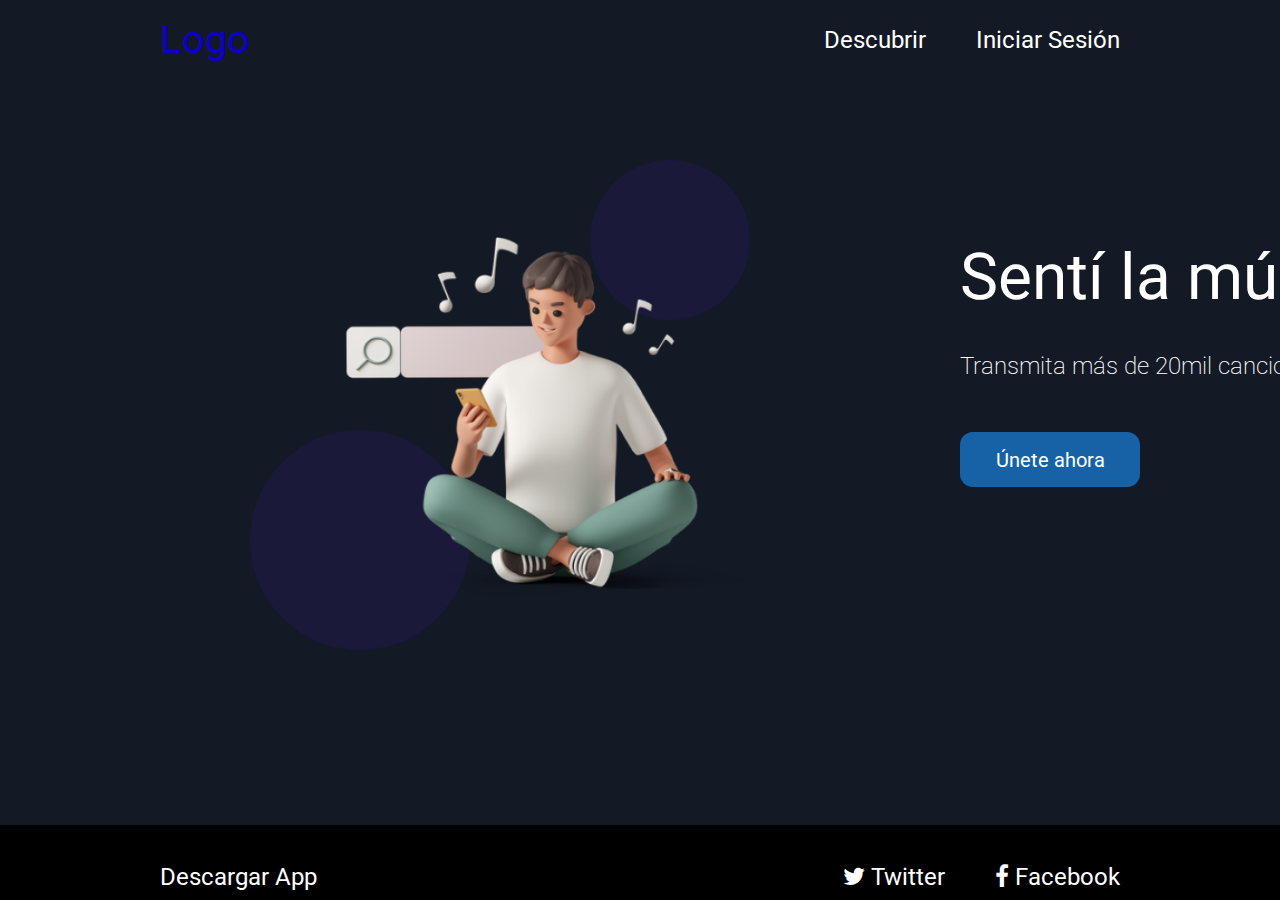
==== index.html @ f63c86f0 "cree lo de la primer entrega" ====
<!DOCTYPE html>
<html lang="en">

<head>
    <meta charset="UTF-8">
    <meta http-equiv="X-UA-Compatible" content="IE=edge">
    <meta name="viewport" content="width=device-width, initial-scale=1.0">
    <title>Document</title>
    <link rel="stylesheet" href="https://stackpath.bootstrapcdn.com/font-awesome/4.7.0/css/font-awesome.min.css">
    <link rel="stylesheet" href="css/style.css">
</head>

<body>
    <header class="main-header">
        <div class="container">
            <a href="#" class="logo">Logo</a>
            <nav class="navigation-wrapper">
                <ul class="navigation-menu">
                    <li><a href="./pages/descubre.html">Descubrir</a></li>
                    <li><a href="./pages/iniciarsesion.html">Iniciar Sesión</a></li>
                </ul>
            </nav>
        </div>
    </header>
    <main class="main-section">
        <img class="eclipse" src="./assets/images/eclipse-3.png" alt="eclipse">
        <img class="eclipse2" src="./assets/images/eclipse-2.png" alt="eclipse">
        <img class="img" src="./assets/images/hombre-escuchandomusica.png" alt="escuchando">
        <h1 class="slm">
            Sentí la música
        </h1>
        <p class="tmd1000">
            Transmita más de 20mil canciones con un solo click.
        </p>
        <button>
            <a href="./pages/unirse.html">Únete ahora</a>
        </button>
        <img class="headph" src="./assets/images/pink-headphones.png" alt="headphones">
    </main>
    <footer class="main-footer">
        <div class="container-footer">
            <a href="./pages/descargar.html" class="descargar">Descargar App</a>
            <ul class="navigation-menu2">
                <li>
                    <a href="#" class="fa fa-twitter"></a>
                    <a href="#">Twitter</a>
                </li>
                <li>
                    <a href="#" class="fa fa-facebook"></a>
                    <a href="#">Facebook</a>
                </li>
            </ul>
        </div>
    </footer>
</body>

</html>
---- css/style.css ----
@import url('https://fonts.googleapis.com/css2?family=Roboto:ital,wght@0,300;0,500;1,100;1,300;1,400&display=swap');

* {
    margin: 0;
    padding: 0;
    box-sizing: border-box;
}

body {
    font-family: 'Roboto', 'sans-serif';
    background-color: #141A25;
}

.main-header .container {
    display: flex;
    flex-wrap: wrap;
    justify-content: space-between;
    align-items: center;
}


.main-header .logo {
    font-size: 40px;
    text-decoration: none;
    color: #ffffff;
    padding-left: 10rem;
    padding-top: 1rem;
    padding-bottom: 1rem;
}

.main-header .logo:hover {
    color: #0d00ca;
}

.navigation-menu {
    display: flex;
    font-style: normal;
    font-weight: 400;
    font-size: 24px;
    line-height: 28px;
    flex-wrap: wrap;
    gap: 50px;
    padding-right: 10rem;
    padding-top: 1rem;
    padding-bottom: 1rem;
    list-style: none;
}

.navigation-menu a {
    color: white;
    text-decoration: none;
}

.navigation-menu a:hover {
    color: #0d00ca;
}

.eclipse {
    position: absolute;
    width: 160px;
    height: 160px;
    left: 590px;
    top: 160px;
}

.img {
    position: absolute;
    width: 500px;
    height: 420px;
    left: 280px;
    top: 200px;
}

.eclipse2 {
    position: absolute;
    width: 220px;
    height: 220px;
    left: 250px;
    top: 430px;

}

.slm {
    position: absolute;
    width: 500px;
    left: 60rem;
    top: 15rem;
    color: white;
    font-style: normal;
    font-weight: 398;
    font-size: 64px;
    line-height: 75px;
}

.tmd1000 {
    position: absolute;
    width: 570px;
    height: 28px;
    left: 60rem;
    top: 22rem;
    font-family: 'Roboto';
    font-style: normal;
    font-weight: 200;
    font-size: 24px;
    line-height: 28px;
    color: #FFFFFF;
}

button {
    position: absolute;
    width: 180px;
    height: 55px;
    left: 60rem;
    top: 27rem;
    background: #1762A7;
    cursor: pointer;
    border: none;
    border-radius: 13px;
    font-size: 20px;
    text-align: center;
}

button a {
    text-decoration: none;
    color: rgb(255, 255, 255);
    font-family: 'Roboto';
    font-style: normal;
}

button a:hover {
    color: #000000;
}



/** button::before {
    content: "";
    position: absolute;
    top: 0;
    left: 0;
    z-index: -1;
    width: 100%;
    height: 100%;
    background: linear-gradient(45deg, white, blue, pink, white, blue, pink);
    background-size: 800%;
    border-radius: 10px;
    filter: blur(8px);
    animation: glowing 20s linear infinite;
}

@keyframes glowing {
    0% {
        background-position: 0 0;
    }

    90% {
        background-position: 400% 0;
    }

    100% {
        background-position: 0 0;
    }
}
**/

.headph {
    position: absolute;
    width: 300px;
    height: 300px;
    left: 80rem;
    top: 30rem;

}


.container-footer {
    display: flex;
    position: fixed;
    justify-content: space-between;
    width: 100%;
    height: 104px;
    left: 0px;
    top: 825px;
    background: #000000;
}

.main-footer .descargar {
    font-family: 'Roboto';
    font-style: normal;
    font-weight: 400;
    font-size: 24px;
    line-height: 28px;
    display: flex;
    flex-wrap: wrap;
    align-items: center;
    justify-content: center;
    text-decoration: none;
    color: white;
    padding-left: 10rem;
}

.main-footer .descargar:hover {
    color: #0d00ca;
}

.navigation-menu2 {
    display: flex;
    flex-wrap: wrap;
    justify-content: center;
    align-items: center;
    font-style: normal;
    font-weight: 400px;
    font-size: 24px;
    line-height: 28px;
    gap: 50px;
    padding-right: 10rem;
    list-style: none;
}

.navigation-menu2 a {
    color: white;
    text-decoration: none;
}

.navigation-menu2 a:hover {
    color: #0d00ca;
}

.close {
    padding-left: 9rem;
    padding-top: 3rem;
}

.login-box {
    width: 320px;
    height: 420px;
    background: #000;
    color: #fff;
    top: 50%;
    left: 50%;
    position: absolute;
    transform: translate(-50%, -50%);
    box-sizing: border-box;
    padding: 50px 30px;
    border-radius: 15px;
}

.login-box h1 {
    margin: 0;
    padding: 0 0 30px;
    text-align: center;
    font-size: 22px;
    font-weight: 100;
}

.login-box label {
    margin: 0;
    padding: 0;
    display: block;
}

.contra {
    font-weight: 300;
}

.user {
    font-weight: 300;
}

.login-box input {
    width: 100%;
    margin-bottom: 40px;
}

.login-box input[type="text"],
.login-box input[type="password"] {
    border: none;
    border-bottom: 1px solid #fff;
    background: transparent;
    outline: none;
    height: 40px;
    color: #fff;
    font-size: 16px;
}

.login-box input[type="submit"] {
    border: none;
    outline: none;
    height: 40px;
    background: #1762A7;
    color: #fff;
    font-size: 18px;
    border-radius: 20px;
}

.login-box input[type="submit"]:hover {
    cursor: pointer;
    background: #fff;
    color: #1762A7;
}

.login-box a {
    text-decoration: none;
    font-size: 12px;
    line-height: 20px;
    color: darkgrey;
}

/* UNIRSE */

.unirse-page {
    background: #000000e7;
    opacity: 0.9;
}

.eclipse-unirse {
    display: flex;
    position: relative;
    padding-left: 1000px;
}

.eclipse3-unirse {
    display: flex;
    padding-left: 1400px;
}

.eclipse2-unirse {
    display: flex;
    position: relative;
    padding-left: 200px;
    z-index: -1;
}

.ache1 {
    position: absolute;
    width: 538px;
    height: 70px;
    left: 370px;
    top: 40%;
    font-family: 'Roboto';
    font-style: normal;
    font-weight: 400;
    font-size: 50px;
    line-height: 60px;
    display: flex;
    align-items: center;
    text-align: center;
    color: #ffffff;
}

.ache1 span{
    color: #4070f4;
    padding-left: 15px;
    text-decoration: none;
}

.unirse-box {
    width: 320px;
    height: 500px;
    background: #353535;
    color: #fff;
    top: 50%;
    left: 70%;
    position: absolute;
    transform: translate(-50%, -50%);
    box-sizing: border-box;
    padding: 50px 30px;
    border-radius: 15px;
}


.unirse-box h1 {
    margin: 0;
    padding: 0 0 30px;
    text-align: center;
    font-size: 22px;
    font-weight: 100;
}

.unirse-box label {
    margin: 0;
    padding: 0;
    display: block;
}

.contra {
    font-weight: 300;
}

.user {
    font-weight: 300;
}

.unirse-box input {
    width: 100%;
    margin-bottom: 40px;
}

.unirse-box input[type="text"],
.unirse-box input[type="password"],
.unirse-box input[type="email"] {
    border: none;
    border-bottom: 1px solid #fff;
    background: transparent;
    outline: none;
    height: 40px;
    color: #fff;
    font-size: 16px;
}

.unirse-box input[type="submit"] {
    border: none;
    outline: none;
    height: 40px;
    background: #1762A7;
    color: #fff;
    font-size: 18px;
    border-radius: 20px;
}

.unirse-box input[type="submit"]:hover {
    cursor: pointer;
    background: #fff;
    color: #1762A7;
}

.unirse-box a {
    text-decoration: none;
    font-size: 14px;
    font-weight: 300;
    color: rgb(255, 255, 255);
}

form .have-acc h3 {
    color: #ffffff;
    width: 100%;
    text-align: center;
    font-weight: 400;
}

form .have-acc h3 a {
    width: 100%;
    color: #4070f4;
    text-decoration: none;
}

form .have-acc h3 a:hover {
    text-decoration: underline;
}



/* DESCUBRIR */

.descubrebody {
    display: flex;
    flex-wrap: wrap;
}

.main-desc h1 {
    position: absolute;
    width: 552px;
    height: 61px;
    left: 240px;
    top: 228px;
    font-family: 'Roboto';
    font-style: normal;
    font-weight: 370;
    font-size: 52px;
    line-height: 61px;
    color: white;
}

.albumtop {
    position: absolute;
    width: 470px;
    height: 470px;
    left: 1200px;
    top: 228px;
}

.img-desc {
    position: absolute;
    width: 451px;
    height: 157px;
    left: 240px;
    top: 370px;

}

.main-desc p {
    position: absolute;
    width: 614px;
    height: 52px;
    left: 240px;
    top: 600px;
    color: white;
    font-family: 'Roboto';
    font-style: normal;
    font-weight: 390;
    font-size: 22px;
    line-height: 26px;
}

.disco1 {
    position: absolute;
    width: 239px;
    height: 239px;
    left: 1100px;
    top: 100px;
    z-index: -1;
}

.disco2 {
    position: absolute;
    width: 239px;
    height: 239px;
    left: 1570px;
    top: 590px;
    z-index: -1;
}


/*DESCARGAR*/

.main-descargar h1 {
    position: absolute;
    width: 626px;
    height: 70px;
    left: 400px;
    top: 245px;
    font-family: 'Roboto';
    font-style: normal;
    font-weight: 400;
    font-size: 50px;
    line-height: 70px;
    display: flex;
    align-items: center;
    text-align: center;
    color: white;
    gap: 13px;
}

.main-descargar span {
    color: #111988;
}

.main-descargar p {
    position: absolute;
    width: 496px;
    height: 50px;
    left: 427px;
    top: 330px;
    font-family: 'Roboto';
    font-style: normal;
    font-weight: 300;
    font-size: 26px;
    line-height: 32px;
    color: white;
}

.main-descargar h2 {
    position: absolute;
    width: 320px;
    height: 28px;
    left: 500px;
    top: 510px;
    font-family: 'Roboto';
    font-style: normal;
    font-weight: 300;
    font-size: 22px;
    line-height: 28px;
    text-align: center;
    color: white;
}

.stores {
    position: absolute;
    width: 222px;
    height: 136px;
    left: 550px;
    top: 560px;
}

.cloud1 {
    position: absolute;
    left: 1303px;
    top: 179px;
    z-index: 1;
}

.phoneapp {
    position: absolute;
    width: 255px;
    height: 522px;
    left: 1250px;
    top: 229px;
}

.eclipdesc {
    position: absolute;
    width: 216px;
    height: 216px;
    left: 400px;
    top: 557px;
    z-index: -1;
}

.eclipdesc2 {
    position: absolute;
    width: 216px;
    height: 216px;
    left: 1370px;
    top: 99px;
    z-index: -2;
}
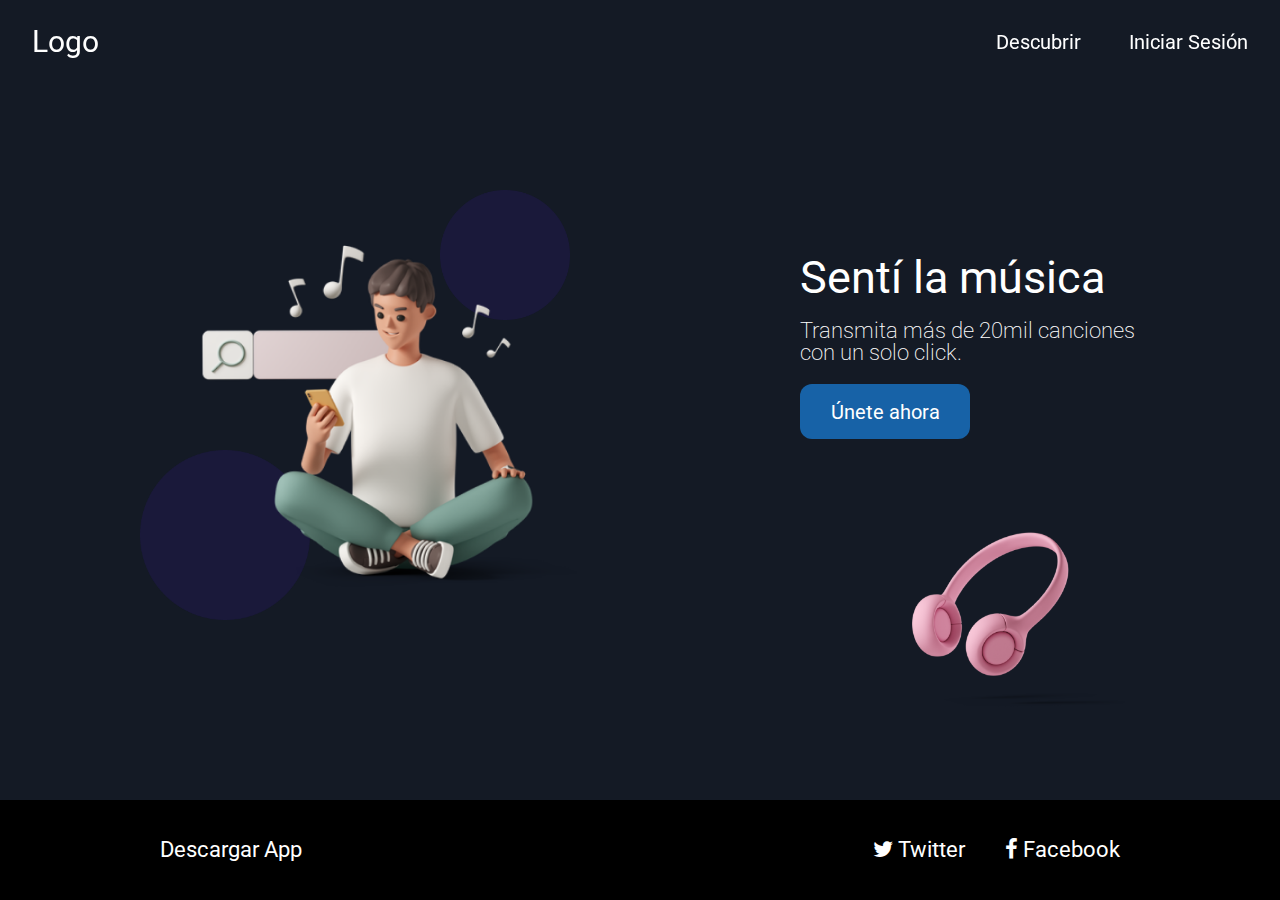
==== commit 0857e833: "hice el responsive de la página principal y modifique algunas cosas del index.html y css" ====
--- a/index.html
+++ b/index.html
@@ -7,35 +7,40 @@
     <meta name="viewport" content="width=device-width, initial-scale=1.0">
     <title>Document</title>
     <link rel="stylesheet" href="https://stackpath.bootstrapcdn.com/font-awesome/4.7.0/css/font-awesome.min.css">
+    <link rel="stylesheet" href="https://fonts.googleapis.com/icon?family=Material+Icons" />
     <link rel="stylesheet" href="css/style.css">
 </head>
 
 <body>
-    <header class="main-header">
-        <div class="container">
-            <a href="#" class="logo">Logo</a>
-            <nav class="navigation-wrapper">
-                <ul class="navigation-menu">
+    <header class="nav-wraper">
+        <nav>
+            <a class="logo" href="">Logo</a>
+            <label for="toggle"><i class="material-icons">menu</i></label>
+            <input type="checkbox" id="toggle">
+            <div class="menu">
+                <ul>
                     <li><a href="./pages/descubre.html">Descubrir</a></li>
                     <li><a href="./pages/iniciarsesion.html">Iniciar Sesión</a></li>
                 </ul>
-            </nav>
+            </div>
+        </nav>
+    </header>
+    <main>
+        <div class="main-section">
+            <img class="eclipse" src="./assets/images/eclipse-3.png" alt="eclipse">
+            <img class="eclipse2" src="./assets/images/eclipse-2.png" alt="eclipse">
+            <img class="img" src="./assets/images/hombre-escuchandomusica.png" alt="escuchando">
+            <h1 class="slm">
+                Sentí la música
+            </h1>
+            <p class="tmd1000">
+                Transmita más de 20mil canciones con un solo click.
+            </p>
+            <button>
+                <a href="./pages/unirse.html">Únete ahora</a>
+            </button>
+            <img class="headph" src="./assets/images/pink-headphones.png" alt="headphones">
         </div>
-    </header>
-    <main class="main-section">
-        <img class="eclipse" src="./assets/images/eclipse-3.png" alt="eclipse">
-        <img class="eclipse2" src="./assets/images/eclipse-2.png" alt="eclipse">
-        <img class="img" src="./assets/images/hombre-escuchandomusica.png" alt="escuchando">
-        <h1 class="slm">
-            Sentí la música
-        </h1>
-        <p class="tmd1000">
-            Transmita más de 20mil canciones con un solo click.
-        </p>
-        <button>
-            <a href="./pages/unirse.html">Únete ahora</a>
-        </button>
-        <img class="headph" src="./assets/images/pink-headphones.png" alt="headphones">
     </main>
     <footer class="main-footer">
         <div class="container-footer">
@@ -43,11 +48,11 @@
             <ul class="navigation-menu2">
                 <li>
                     <a href="#" class="fa fa-twitter"></a>
-                    <a href="#">Twitter</a>
+                    <a href="#" class="text">Twitter</a>
                 </li>
                 <li>
                     <a href="#" class="fa fa-facebook"></a>
-                    <a href="#">Facebook</a>
+                    <a href="#" class="text">Facebook</a>
                 </li>
             </ul>
         </div>
--- a/css/style.css
+++ b/css/style.css
@@ -1,4 +1,5 @@
 @import url('https://fonts.googleapis.com/css2?family=Roboto:ital,wght@0,300;0,500;1,100;1,300;1,400&display=swap');
+
 
 * {
     margin: 0;
@@ -11,48 +12,56 @@
     background-color: #141A25;
 }
 
-.main-header .container {
+.nav-wraper {
+    width: 100%;
+    margin: 0 auto;
+}
+
+
+nav {
     display: flex;
+    position: fixed;
     flex-wrap: wrap;
     justify-content: space-between;
     align-items: center;
-}
-
-
-.main-header .logo {
-    font-size: 40px;
+    padding: 1.5rem 2rem;
+    width: 100%;
+    margin: 0;
+}
+
+nav .logo {
+    font-weight: 400;
+    font-size: 30px;
+}
+
+nav .logo:hover {
+    color: #0d00ca;
+}
+
+nav ul {
+    list-style: none;
+    display: flex;
+    gap: 3rem;
+}
+
+nav a {
     text-decoration: none;
-    color: #ffffff;
-    padding-left: 10rem;
-    padding-top: 1rem;
-    padding-bottom: 1rem;
-}
-
-.main-header .logo:hover {
+    color: white;
+}
+
+nav #toggle,
+nav label {
+    display: none;
+}
+
+
+.menu a:hover {
     color: #0d00ca;
 }
 
-.navigation-menu {
+.main-section {
     display: flex;
-    font-style: normal;
-    font-weight: 400;
-    font-size: 24px;
-    line-height: 28px;
-    flex-wrap: wrap;
-    gap: 50px;
-    padding-right: 10rem;
-    padding-top: 1rem;
-    padding-bottom: 1rem;
-    list-style: none;
-}
-
-.navigation-menu a {
-    color: white;
-    text-decoration: none;
-}
-
-.navigation-menu a:hover {
-    color: #0d00ca;
+    max-width: 100%;
 }
 
 .eclipse {
@@ -173,6 +182,8 @@
 }
 
 
+
+
 .container-footer {
     display: flex;
     position: fixed;
@@ -180,7 +191,7 @@
     width: 100%;
     height: 104px;
     left: 0px;
-    top: 825px;
+    bottom: 0px;
     background: #000000;
 }
 
@@ -197,6 +208,7 @@
     text-decoration: none;
     color: white;
     padding-left: 10rem;
+    padding-top: 1rem;
 }
 
 .main-footer .descargar:hover {
@@ -214,6 +226,7 @@
     line-height: 28px;
     gap: 50px;
     padding-right: 10rem;
+    padding-top: 1rem;
     list-style: none;
 }
 
@@ -225,6 +238,8 @@
 .navigation-menu2 a:hover {
     color: #0d00ca;
 }
+
+/**PAGINA NUEVA**/
 
 .close {
     padding-left: 9rem;
@@ -348,7 +363,7 @@
     color: #ffffff;
 }
 
-.ache1 span{
+.ache1 span {
     color: #4070f4;
     padding-left: 15px;
     text-decoration: none;
@@ -613,4 +628,491 @@
     left: 1370px;
     top: 99px;
     z-index: -2;
+}
+
+/**SIEMPRE AL FINAL DEL CODIGO Y ORDENADO***/
+
+@media (max-width:1440px) {
+    nav {
+        width: 100%;
+    }
+
+    .menu {
+        font-size: 20px;
+        gap: 40px;
+    }
+
+    .eclipse {
+        width: 130px;
+        height: 130px;
+        left: 440px;
+        top: 190px;
+    }
+
+    .img {
+        width: 470px;
+        height: 400px;
+        left: 140px;
+        top: 210px;
+    }
+
+    .eclipse2 {
+        width: 170px;
+        height: 170px;
+        left: 140px;
+        top: 450px;
+
+    }
+
+    .slm {
+        width: 350px;
+        left: 50rem;
+        font-size: 45px;
+    }
+
+    .tmd1000 {
+        width: 350px;
+        left: 50rem;
+        top: 20rem;
+        font-size: 22px;
+        line-height: 22px;
+    }
+
+    button {
+        width: 170px;
+        height: 55px;
+        left: 50rem;
+        top: 24rem;
+        border-radius: 12px;
+    }
+
+    .headph {
+        width: 220px;
+        height: 220px;
+        left: 57rem;
+        top: 32rem;
+    }
+
+    .container-footer {
+        height: 100px;
+        bottom: 0px;
+    }
+
+    .main-footer .descargar {
+        font-weight: 400;
+        font-size: 22px;
+        line-height: 28px;
+        padding-left: 10rem;
+        padding-bottom: 1rem;
+    }
+
+    .navigation-menu2 {
+        font-size: 22px;
+        line-height: 28px;
+        gap: 40px;
+        padding-bottom: 1rem;
+        padding-right: 10rem;
+    }
+}
+
+
+
+@media (max-width:1024px) {
+    nav {
+        width: 100%;
+    }
+
+    .eclipse {
+        position: absolute;
+        width: 100px;
+        height: 100px;
+        left: 400px;
+        top: 190px;
+    }
+
+    .img {
+        position: absolute;
+        width: 450px;
+        height: 370px;
+        left: 120px;
+        top: 200px;
+    }
+
+    .eclipse2 {
+        width: 150px;
+        height: 150px;
+        left: 130px;
+        top: 420px;
+    }
+
+    .slm {
+        position: absolute;
+        width: 350px;
+        left: 40rem;
+        font-size: 40px;
+    }
+
+    .tmd1000 {
+        position: absolute;
+        width: 310px;
+        height: 28px;
+        left: 40rem;
+        top: 20rem;
+        font-size: 20px;
+        line-height: 20px;
+    }
+
+    button {
+        width: 155px;
+        height: 50px;
+        left: 40rem;
+        top: 24.5rem;
+        border-radius: 10px;
+    }
+
+    .headph {
+        width: 180px;
+        height: 180px;
+        left: 45rem;
+        top: 33rem;
+    }
+
+    .container-footer {
+        height: 100px;
+        left: 0px;
+        bottom: 0px;
+        right: 0px;
+    }
+
+    .main-footer .descargar {
+        font-weight: 400;
+        font-size: 22px;
+        line-height: 28px;
+        padding-left: 5rem;
+    }
+
+    .navigation-menu2 {
+        font-size: 22px;
+        line-height: 28px;
+        gap: 30px;
+        padding-right: 5rem;
+    }
+}
+
+/**dispositivos tablets*/
+
+@media (max-width:768px) {
+
+    nav {
+        width: 100%;
+        background-color: #000000;
+        border-radius: 0 0 20px 20px;
+    }
+
+    nav .logo {
+        font-size: 25px;
+    }
+
+    nav .menu {
+        width: 100%;
+        height: 0;
+        overflow: hidden;
+    }
+
+    nav ul {
+        flex-direction: column;
+        align-items: center;
+        padding: 0.5rem 0;
+    }
+
+    nav label {
+        display: inline-flex;
+        color: white;
+        cursor: pointer;
+    }
+
+    nav #toggle:checked~.menu {
+        height: 100%;
+    }
+
+    .menu a {
+        font-size: 20px;
+    }
+
+    .eclipse {
+        width: 80px;
+        height: 80px;
+        left: 63%;
+        top: 190px;
+    }
+
+    .img {
+        width: 400px;
+        height: auto;
+        left: 30%;
+        top: 190px;
+    }
+
+    .eclipse2 {
+        width: 120px;
+        height: 120px;
+        left: 32%;
+        top: 400px;
+    }
+
+    .slm {
+        width: 300px;
+        top: 110px;
+        left: 40%;
+        font-size: 30px;
+        z-index: -1;
+    }
+
+    .tmd1000 {
+        position: absolute;
+        width: 300px;
+        left: 32%;
+        top: 550px;
+        text-align: center;
+    }
+
+    button {
+        position: absolute;
+        width: 135px;
+        height: 45px;
+        left: 43%;
+        top: 620px;
+        border-radius: 10px;
+    }
+
+    button a {
+        font-size: 18px;
+        font-weight: 200;
+    }
+
+    .headph {
+        display: none;
+    }
+
+
+    .container-footer {
+        height: auto;
+    }
+
+
+    .main-footer .descargar {
+        font-weight: 300;
+        font-size: 20px;
+        line-height: 28px;
+        padding-left: 3rem;
+    }
+
+    .navigation-menu2 .text {
+        display: none;
+    }
+
+    .navigation-menu2 {
+        font-size: 20px;
+        font-weight: 300;
+        line-height: 28px;
+        gap: 27px;
+        padding-right: 3rem;
+    }
+}
+
+
+/**dispositivos moviles*/
+
+@media (max-width:425px) {
+
+    nav .logo {
+        font-size: 20px;
+    }
+
+    .menu a {
+        font-size: 18px;
+    }
+
+    .eclipse {
+        width: 50px;
+        height: auto;
+        left: 67%;
+        top: 200px;
+    }
+
+    .img {
+        width: 100%;
+        height: auto;
+        left: 3%;
+        top: 150px;
+    }
+
+    .eclipse2 {
+        width: 80px;
+        height: auto;
+        left: 80px;
+        top: 410px;
+    }
+
+    .slm {
+        width: 200px;
+        top: 90px;
+        left: 140px;
+        font-size: 26px;
+    }
+
+    .tmd1000 {
+        width: 300px;
+        left: 70px;
+        top: 530px;
+        text-align: center;
+    }
+
+    button {
+        width: 135px;
+        height: 45px;
+        left: 150px;
+        top: 600px;
+        border-radius: 10px;
+    }
+
+    button a {
+        font-size: 18px;
+        font-weight: 200;
+    }
+
+    .main-footer .descargar {
+        width: 600;
+        font-size: 16px;
+        padding-left: 1rem;
+    }
+
+    .navigation-menu2 .text {
+        display: none;
+    }
+
+    .navigation-menu2 {
+        padding-right: 1rem;
+    }
+}
+
+@media (max-width:375px) {
+
+    nav .logo {
+        font-size: 18px;
+    }
+
+    .menu a {
+        font-size: 17px;
+    }
+
+    .eclipse {
+        width: 50px;
+        height: 50px;
+        left: 230px;
+        top: 220px;
+    }
+
+    .img {
+        width: 90%;
+        height: auto;
+        left: 20px;
+        top: 210px;
+    }
+
+    .eclipse2 {
+        width: 72px;
+        height: 72px;
+        left: 70px;
+        top: 400px;
+    }
+
+    .slm {
+        top: 130px;
+        left: 120px;
+        font-size: 23px;
+    }
+
+    .tmd1000 {
+        width: 200px;
+        left: 100px;
+        top: 550px;
+        font-size: 18px;
+    }
+
+    button {
+        width: 115px;
+        height: 35px;
+        left: 143px;
+        top: 640px;
+        border-radius: 5px;
+    }
+
+    button a {
+        font-size: 16px;
+        font-weight: 200;
+    }
+
+    .main-footer .descargar {
+        width: 600;
+        font-size: 16px;
+        padding-left: 1rem;
+    }
+
+    .navigation-menu2 {
+        padding-right: 1rem;
+    }
+}
+
+@media (max-width:320px) {
+    nav {
+        width: 100%;
+    }
+
+    nav .logo {
+        font-size: 18px;
+    }
+
+    .menu a {
+        font-size: 17px;
+    }
+
+    .eclipse {
+        width: 45px;
+        height: auto;
+        left: 200px;
+        top: 240px;
+    }
+
+    .img {
+        width: 100%;
+        height: auto;
+        left: 0;
+        top: 230px;
+    }
+
+    .eclipse2 {
+        width: 70px;
+        height: auto;
+        left: 40px;
+        top: 420px;
+    }
+
+    .slm {
+        top: 140px;
+        left: 80px;
+        font-size: 22px;
+    }
+
+    .tmd1000 {
+        width: 200px;
+        left: 60px;
+        top: 560px;
+        text-align: center;
+    }
+
+    button {
+        left: 100px;
+        border-radius: 4px;
+    }
 }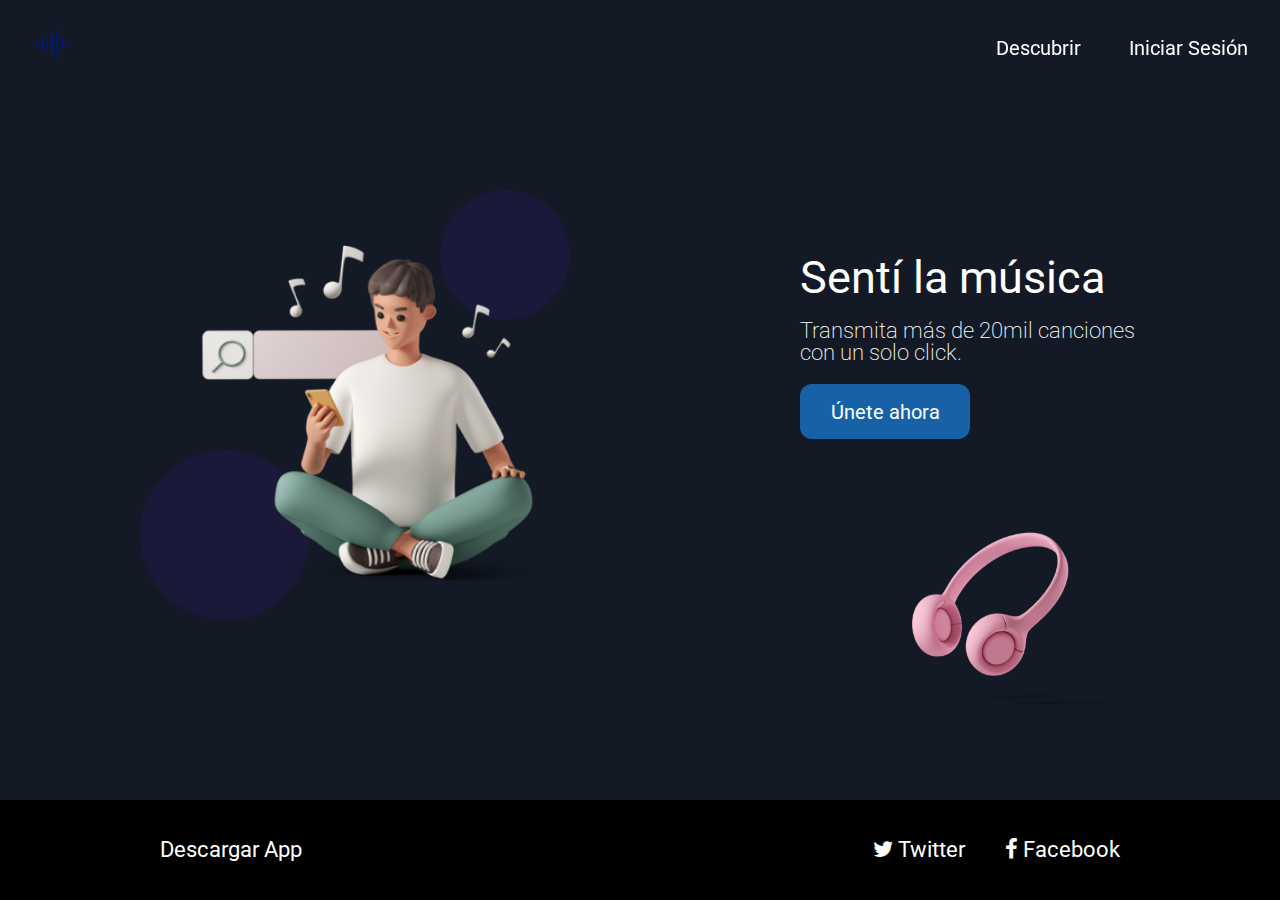
==== commit fa5df197: "cambie la img del logo" ====
--- a/index.html
+++ b/index.html
@@ -5,7 +5,16 @@
     <meta charset="UTF-8">
     <meta http-equiv="X-UA-Compatible" content="IE=edge">
     <meta name="viewport" content="width=device-width, initial-scale=1.0">
-    <title>Document</title>
+    <meta name="description"
+        content="MUSICODER, la página número 1 para buscar, compartir y escuchar tu música favorita.">
+    <meta name="keywords" content="música, descargar música, escuchar música, artistas">
+    <meta property="og:title" content="MUSICODER">
+    <meta property="og:url" content="https://musicoder.netlify.app" />
+    <meta property="og:description" content="MUSICODER, la página número 1 para buscar, compartir y escuchar tu música
+        favorita".>
+    <meta property="og:image" content="https://musicoder.netlify.app/assets/images/hombre-escuchandomusica.png">
+    <title>MUSICODER</title>
+    <link rel="shortcut icon" href="./assets/images/sonido.ico" type="image/x-icon">
     <link rel="stylesheet" href="https://stackpath.bootstrapcdn.com/font-awesome/4.7.0/css/font-awesome.min.css">
     <link rel="stylesheet" href="https://fonts.googleapis.com/icon?family=Material+Icons" />
     <link rel="stylesheet" href="css/style.css">
@@ -14,7 +23,7 @@
 <body>
     <header class="nav-wraper">
         <nav>
-            <a class="logo" href="">Logo</a>
+            <a class="logo" href=""><img src="./assets/images/sonido.ico" alt="" width="40px"></a>
             <label for="toggle"><i class="material-icons">menu</i></label>
             <input type="checkbox" id="toggle">
             <div class="menu">
--- a/css/style.css
+++ b/css/style.css
@@ -1,1118 +1,1738 @@
-@import url('https://fonts.googleapis.com/css2?family=Roboto:ital,wght@0,300;0,500;1,100;1,300;1,400&display=swap');
-
+@import url("https://fonts.googleapis.com/css2?family=Roboto:ital,wght@0,300;0,500;1,100;1,300;1,400&display=swap");
 
 * {
-    margin: 0;
-    padding: 0;
-    box-sizing: border-box;
+  margin: 0;
+  padding: 0;
+  box-sizing: border-box;
 }
 
 body {
-    font-family: 'Roboto', 'sans-serif';
-    background-color: #141A25;
-}
-
-.nav-wraper {
+  font-family: "Roboto", "sans-serif";
+  background-color: #141A25;
+}
+
+header {
+  width: 100%;
+  margin: 0 auto;
+}
+
+header nav {
+  display: flex;
+  position: fixed;
+  flex-wrap: wrap;
+  justify-content: space-between;
+  align-items: center;
+  padding: 1.5rem 2rem;
+  width: 100%;
+  margin: 0;
+}
+
+header nav .logo {
+  font-weight: 400;
+  font-size: 30px;
+}
+
+header nav .logo:hover {
+  color: #0d00ca;
+}
+
+header nav ul {
+  list-style: none;
+  display: flex;
+  gap: 3rem;
+}
+
+header nav a {
+  text-decoration: none;
+  color: white;
+}
+
+header nav a:hover {
+  color: #0d00ca;
+}
+
+header nav #toggle,
+header nav label {
+  display: none;
+}
+
+.main-section {
+  display: flex;
+  max-width: 100%;
+}
+
+.main-section .eclipse {
+  position: absolute;
+  width: 160px;
+  height: 160px;
+  left: 590px;
+  top: 160px;
+}
+
+.main-section .img {
+  position: absolute;
+  width: 500px;
+  height: 420px;
+  left: 280px;
+  top: 200px;
+}
+
+.main-section .eclipse2 {
+  position: absolute;
+  width: 220px;
+  height: 220px;
+  left: 250px;
+  top: 430px;
+}
+
+.main-section .slm {
+  position: absolute;
+  width: 500px;
+  left: 60rem;
+  top: 15rem;
+  color: white;
+  font-style: normal;
+  font-weight: 398;
+  font-size: 64px;
+  line-height: 75px;
+}
+
+.main-section .tmd1000 {
+  position: absolute;
+  width: 570px;
+  height: 28px;
+  left: 60rem;
+  top: 22rem;
+  font-family: "Roboto";
+  font-style: normal;
+  font-weight: 200;
+  font-size: 24px;
+  line-height: 28px;
+  color: #FFFFFF;
+}
+
+.main-section button {
+  position: absolute;
+  width: 180px;
+  height: 55px;
+  left: 60rem;
+  top: 27rem;
+  background: #1762A7;
+  cursor: pointer;
+  border: none;
+  border-radius: 13px;
+  font-size: 20px;
+  text-align: center;
+}
+
+.main-section button:hover {
+  transform: scale(1.1);
+  transition-duration: 1.2s;
+}
+
+.main-section button a {
+  text-decoration: none;
+  color: rgb(255, 255, 255);
+  font-family: "Roboto";
+  font-style: normal;
+}
+
+.main-section button a:hover {
+  color: #000000;
+}
+
+.main-section .headph {
+  position: absolute;
+  width: 300px;
+  height: 300px;
+  left: 80rem;
+  top: 30rem;
+}
+
+.main-footer .container-footer {
+  display: flex;
+  position: fixed;
+  justify-content: space-between;
+  width: 100%;
+  height: 104px;
+  left: 0px;
+  bottom: 0px;
+  background: #000000;
+}
+
+.main-footer .descargar {
+  font-family: "Roboto";
+  font-style: normal;
+  font-weight: 400;
+  font-size: 24px;
+  line-height: 28px;
+  display: flex;
+  flex-wrap: wrap;
+  align-items: center;
+  justify-content: center;
+  text-decoration: none;
+  color: white;
+  padding-left: 10rem;
+  padding-top: 1rem;
+}
+
+.main-footer .descargar:hover {
+  color: #0d00ca;
+}
+
+.main-footer ul {
+  display: flex;
+  flex-wrap: wrap;
+  justify-content: center;
+  align-items: center;
+  font-style: normal;
+  font-weight: 400px;
+  font-size: 24px;
+  line-height: 28px;
+  gap: 50px;
+  padding-right: 10rem;
+  padding-top: 1rem;
+  list-style: none;
+}
+
+.main-footer ul a {
+  color: white;
+  text-decoration: none;
+}
+
+.main-footer ul a:hover {
+  color: #0d00ca;
+}
+
+header .close {
+  padding-left: 9rem;
+  padding-top: 3rem;
+}
+
+main .grid {
+  display: grid;
+  grid-template-columns: repeat(2, 1fr);
+  grid-template-rows: repeat(4, 1fr);
+  grid-template-areas: "n1  n4" "n2  n4" "n3  n4" "n3  n4";
+  gap: 20px;
+  width: 100%;
+  height: 750px;
+  margin: 10px auto;
+}
+
+main .grid .item {
+  color: #FFFFFF;
+  text-align: center;
+}
+
+main .grid .item1 {
+  grid-area: n1;
+  padding-top: 80px;
+}
+
+main .grid .item1 .h1-descubrir {
+  font-weight: 370;
+  font-size: 45px;
+}
+
+main .grid .item2 {
+  grid-area: n2;
+  padding-top: 0px;
+}
+
+main .grid .item2 .img-desc {
+  grid-area: img-desc;
+  left: 240px;
+}
+
+main .grid .item3 {
+  grid-area: n3;
+  margin: 30px 150px 0px 150px;
+}
+
+main .grid .item3 p {
+  top: 600px;
+  font-weight: 300;
+  font-size: 25px;
+  padding: 0px 20px;
+}
+
+main .grid .item4 {
+  grid-area: n4;
+  display: grid;
+}
+
+main .grid .item4 .albumtop {
+  padding-left: 100px;
+  margin-top: 50px;
+}
+
+main .grid .item4 .disco1 {
+  margin-top: -660px;
+  margin-left: -15px;
+  z-index: -1;
+}
+
+main .grid .item4 .disco2 {
+  width: 239px;
+  height: 239px;
+  margin-left: 444px;
+  margin-top: -280px;
+  z-index: -1;
+}
+
+main .login-box {
+  width: 320px;
+  height: 420px;
+  background: #000;
+  color: #fff;
+  top: 50%;
+  left: 50%;
+  position: absolute;
+  transform: translate(-50%, -50%);
+  box-sizing: border-box;
+  padding: 50px 30px;
+  border-radius: 15px;
+}
+
+main .login-box h1 {
+  margin: 0;
+  padding: 0 0 30px;
+  text-align: center;
+  font-size: 22px;
+  font-weight: 100;
+}
+
+main .login-box label {
+  margin: 0;
+  padding: 0;
+  display: block;
+}
+
+main .login-box label .contra {
+  font-weight: 300;
+}
+
+main .login-box label .user {
+  font-weight: 300;
+}
+
+main .login-box input {
+  width: 100%;
+  margin-bottom: 40px;
+}
+
+main .login-box input[type=text],
+main .login-box input[type=password] {
+  border: none;
+  border-bottom: 1px solid #fff;
+  background: transparent;
+  outline: none;
+  height: 40px;
+  color: #fff;
+  font-size: 16px;
+}
+
+main .login-box input[type=submit] {
+  border: none;
+  outline: none;
+  height: 40px;
+  background: #1762A7;
+  color: #fff;
+  font-size: 18px;
+  border-radius: 20px;
+}
+
+main .login-box input[type=submit]:hover {
+  cursor: pointer;
+  background: #fff;
+  color: #1762A7;
+}
+
+.unirse-page {
+  background: rgba(0, 0, 0, 0.9058823529);
+  opacity: 0.9;
+}
+
+.main-unirse .ache1 {
+  position: absolute;
+  height: 70px;
+  left: 370px;
+  top: 40%;
+  font-family: "Roboto";
+  font-style: normal;
+  font-weight: 400;
+  font-size: 50px;
+  line-height: 60px;
+  display: flex;
+  align-items: center;
+  text-align: center;
+  color: #ffffff;
+}
+
+.main-unirse .ache1 span {
+  color: #4070f4;
+  padding-left: 12px;
+  text-decoration: none;
+}
+
+.main-unirse .eclipse-unirse {
+  padding-left: 1000px;
+}
+
+.main-unirse .eclipse2-unirse {
+  display: flex;
+  padding-left: 200px;
+  z-index: -1;
+}
+
+.main-unirse .eclipse3-unirse {
+  display: flex;
+  padding-left: 1400px;
+}
+
+.main-unirse .unirse-box {
+  width: 320px;
+  height: 500px;
+  background: #353535;
+  color: #fff;
+  top: 260px;
+  left: 1200px;
+  position: absolute;
+  box-sizing: border-box;
+  padding: 50px 30px;
+  border-radius: 15px;
+}
+
+.main-unirse .unirse-box label {
+  margin: 0;
+  padding: 0;
+  display: block;
+}
+
+.main-unirse .unirse-box .contra {
+  font-weight: 300;
+}
+
+.main-unirse .unirse-box .user {
+  font-weight: 300;
+}
+
+.main-unirse .unirse-box input {
+  width: 100%;
+  margin-bottom: 40px;
+}
+
+.main-unirse .unirse-box input[type=text],
+.main-unirse .unirse-box input[type=password],
+.main-unirse .unirse-box input[type=email] {
+  border: none;
+  border-bottom: 1px solid #fff;
+  background: transparent;
+  outline: none;
+  height: 40px;
+  color: #fff;
+  font-size: 16px;
+}
+
+.main-unirse .unirse-box input[type=submit] {
+  border: none;
+  outline: none;
+  height: 40px;
+  background: #1762A7;
+  color: #fff;
+  font-size: 18px;
+  border-radius: 20px;
+}
+
+.main-unirse .unirse-box input[type=submit]:hover {
+  cursor: pointer;
+  background: #fff;
+  color: #1762A7;
+}
+
+.main-unirse .unirse-box .have-acc h3 {
+  color: #ffffff;
+  width: 100%;
+  text-align: center;
+  font-weight: 300;
+}
+
+.main-unirse .unirse-box .have-acc a {
+  width: 100%;
+  color: #4070f4;
+  text-decoration: none;
+  font-size: 14px;
+  font-weight: 300;
+}
+
+.main-unirse .unirse-box .have-acc a:hover {
+  text-decoration: underline;
+}
+
+.main-descargar h1 {
+  position: absolute;
+  left: 400px;
+  top: 245px;
+  font-family: "Roboto";
+  font-style: normal;
+  font-weight: 400;
+  font-size: 50px;
+  line-height: 70px;
+  display: flex;
+  align-items: center;
+  text-align: center;
+  color: white;
+  gap: 13px;
+}
+
+.main-descargar span {
+  color: #111988;
+}
+
+.main-descargar p {
+  position: absolute;
+  width: 496px;
+  height: 50px;
+  left: 427px;
+  top: 330px;
+  font-family: "Roboto";
+  font-style: normal;
+  font-weight: 300;
+  font-size: 26px;
+  line-height: 32px;
+  color: white;
+}
+
+.main-descargar h2 {
+  position: absolute;
+  width: 320px;
+  height: 28px;
+  left: 500px;
+  top: 510px;
+  font-family: "Roboto";
+  font-style: normal;
+  font-weight: 300;
+  font-size: 22px;
+  line-height: 28px;
+  text-align: center;
+  color: white;
+}
+
+.main-descargar .stores {
+  position: absolute;
+  width: 222px;
+  height: 136px;
+  left: 550px;
+  top: 560px;
+}
+
+.main-descargar .cloud1 {
+  position: absolute;
+  left: 1303px;
+  top: 179px;
+  z-index: 1;
+}
+
+.main-descargar .phoneapp {
+  position: absolute;
+  width: 255px;
+  height: 522px;
+  left: 1250px;
+  top: 229px;
+}
+
+.main-descargar .eclipdesc {
+  position: absolute;
+  width: 216px;
+  height: 216px;
+  left: 400px;
+  top: 557px;
+  z-index: -1;
+}
+
+.main-descargar .eclipdesc2 {
+  position: absolute;
+  width: 216px;
+  height: 216px;
+  left: 1370px;
+  top: 99px;
+  z-index: -2;
+}
+
+@media (max-width: 1440px) {
+  nav {
     width: 100%;
-    margin: 0 auto;
-}
-
-
-nav {
-    display: flex;
-    position: fixed;
-    flex-wrap: wrap;
-    justify-content: space-between;
-    align-items: center;
-    padding: 1.5rem 2rem;
-    width: 100%;
-    margin: 0;
-}
-
-nav .logo {
-    font-weight: 400;
-    font-size: 30px;
-}
-
-nav .logo:hover {
-    color: #0d00ca;
-}
-
-nav ul {
-    list-style: none;
-    display: flex;
-    gap: 3rem;
-}
-
-nav a {
-    text-decoration: none;
-    color: white;
-}
-
-nav #toggle,
-nav label {
-    display: none;
-}
-
-
-.menu a:hover {
-    color: #0d00ca;
-}
-
-.main-section {
-    display: flex;
-    max-width: 100%;
-}
-
-.eclipse {
-    position: absolute;
-    width: 160px;
-    height: 160px;
-    left: 590px;
-    top: 160px;
-}
-
-.img {
-    position: absolute;
-    width: 500px;
-    height: 420px;
-    left: 280px;
-    top: 200px;
-}
-
-.eclipse2 {
-    position: absolute;
+  }
+
+  nav .menu {
+    font-size: 20px;
+    gap: 40px;
+  }
+
+  .main-section .eclipse {
+    width: 130px;
+    height: 130px;
+    left: 440px;
+    top: 190px;
+  }
+
+  .main-section .img {
+    width: 470px;
+    height: 400px;
+    left: 140px;
+    top: 210px;
+  }
+
+  .main-section .eclipse2 {
+    width: 170px;
+    height: 170px;
+    left: 140px;
+    top: 450px;
+  }
+
+  .main-section .slm {
+    width: 350px;
+    left: 50rem;
+    font-size: 45px;
+  }
+
+  .main-section .tmd1000 {
+    width: 350px;
+    left: 50rem;
+    top: 20rem;
+    font-size: 22px;
+    line-height: 22px;
+  }
+
+  .main-section button {
+    width: 170px;
+    height: 55px;
+    left: 50rem;
+    top: 24rem;
+    border-radius: 12px;
+  }
+
+  .main-section .headph {
     width: 220px;
     height: 220px;
-    left: 250px;
-    top: 430px;
-
-}
-
-.slm {
+    left: 57rem;
+    top: 32rem;
+  }
+
+  .main-footer .container-footer {
+    height: 100px;
+    bottom: 0px;
+  }
+
+  .main-footer .descargar {
+    font-weight: 400;
+    font-size: 22px;
+    line-height: 28px;
+    padding-left: 10rem;
+    padding-bottom: 1rem;
+  }
+
+  .main-footer .navigation-menu2 {
+    font-size: 22px;
+    line-height: 28px;
+    gap: 40px;
+    padding-bottom: 1rem;
+    padding-right: 10rem;
+  }
+
+  /* UNIRSE */
+  .main-unirse .eclipse-unirse {
+    display: none;
+  }
+
+  .main-unirse .eclipse3-unirse {
+    display: none;
+  }
+
+  .main-unirse .eclipse2-unirse {
+    margin-top: 90px;
+    margin-left: 230px;
+    width: 350px;
+  }
+
+  .main-unirse .ache1 {
+    left: 33%;
+    top: 18%;
+    font-size: 47px;
+  }
+
+  .main-unirse .unirse-box {
+    width: 320px;
+    top: 270px;
+    left: 37%;
     position: absolute;
-    width: 500px;
-    left: 60rem;
-    top: 15rem;
-    color: white;
-    font-style: normal;
-    font-weight: 398;
-    font-size: 64px;
-    line-height: 75px;
-}
-
-.tmd1000 {
-    position: absolute;
-    width: 570px;
-    height: 28px;
-    left: 60rem;
-    top: 22rem;
-    font-family: 'Roboto';
-    font-style: normal;
-    font-weight: 200;
-    font-size: 24px;
-    line-height: 28px;
-    color: #FFFFFF;
-}
-
-button {
-    position: absolute;
-    width: 180px;
-    height: 55px;
-    left: 60rem;
-    top: 27rem;
-    background: #1762A7;
-    cursor: pointer;
-    border: none;
-    border-radius: 13px;
-    font-size: 20px;
-    text-align: center;
-}
-
-button a {
-    text-decoration: none;
-    color: rgb(255, 255, 255);
-    font-family: 'Roboto';
-    font-style: normal;
-}
-
-button a:hover {
-    color: #000000;
-}
-
-
-
-/** button::before {
-    content: "";
-    position: absolute;
-    top: 0;
-    left: 0;
-    z-index: -1;
-    width: 100%;
-    height: 100%;
-    background: linear-gradient(45deg, white, blue, pink, white, blue, pink);
-    background-size: 800%;
-    border-radius: 10px;
-    filter: blur(8px);
-    animation: glowing 20s linear infinite;
-}
-
-@keyframes glowing {
-    0% {
-        background-position: 0 0;
-    }
-
-    90% {
-        background-position: 400% 0;
-    }
-
-    100% {
-        background-position: 0 0;
-    }
-}
-**/
-
-.headph {
-    position: absolute;
-    width: 300px;
-    height: 300px;
-    left: 80rem;
-    top: 30rem;
-
-}
-
-
-
-
-.container-footer {
-    display: flex;
-    position: fixed;
-    justify-content: space-between;
-    width: 100%;
-    height: 104px;
-    left: 0px;
-    bottom: 0px;
-    background: #000000;
-}
-
-.main-footer .descargar {
-    font-family: 'Roboto';
-    font-style: normal;
-    font-weight: 400;
-    font-size: 24px;
-    line-height: 28px;
-    display: flex;
-    flex-wrap: wrap;
-    align-items: center;
-    justify-content: center;
-    text-decoration: none;
-    color: white;
-    padding-left: 10rem;
-    padding-top: 1rem;
-}
-
-.main-footer .descargar:hover {
-    color: #0d00ca;
-}
-
-.navigation-menu2 {
-    display: flex;
-    flex-wrap: wrap;
-    justify-content: center;
-    align-items: center;
-    font-style: normal;
-    font-weight: 400px;
-    font-size: 24px;
-    line-height: 28px;
-    gap: 50px;
-    padding-right: 10rem;
-    padding-top: 1rem;
-    list-style: none;
-}
-
-.navigation-menu2 a {
-    color: white;
-    text-decoration: none;
-}
-
-.navigation-menu2 a:hover {
-    color: #0d00ca;
-}
-
-/**PAGINA NUEVA**/
-
-.close {
-    padding-left: 9rem;
-    padding-top: 3rem;
-}
-
-.login-box {
-    width: 320px;
-    height: 420px;
-    background: #000;
-    color: #fff;
-    top: 50%;
-    left: 50%;
-    position: absolute;
-    transform: translate(-50%, -50%);
     box-sizing: border-box;
     padding: 50px 30px;
     border-radius: 15px;
-}
-
-.login-box h1 {
-    margin: 0;
-    padding: 0 0 30px;
-    text-align: center;
+  }
+
+  /* descargar */
+  .main-descargar h1 {
+    left: 260px;
+    top: 245px;
+    font-size: 46px;
+  }
+
+  .main-descargar p {
+    left: 270px;
+    top: 320px;
+  }
+
+  .main-descargar h2 {
+    left: 350px;
+  }
+
+  .main-descargar .stores {
+    width: 220px;
+    left: 410px;
+  }
+
+  .main-descargar .cloud1 {
+    left: 970px;
+  }
+
+  .main-descargar .phoneapp {
+    left: 920px;
+  }
+
+  .main-descargar .eclipdesc {
+    width: 210px;
+    height: 210px;
+    left: 280px;
+  }
+
+  .main-descargar .eclipdesc2 {
+    width: 200px;
+    height: 200px;
+    left: 1060px;
+  }
+
+  /* DESCUBRE */
+  main .grid {
+    width: 100%;
+    height: 600px;
+    margin: 5px auto;
+    grid-template-columns: repeat(2, 1fr);
+    grid-template-rows: repeat(3, 1fr);
+    grid-template-areas: "n1  n4" "n2  n4" "n3  n4";
+    gap: 10px;
+    /* .item {
+        color: #FFFFFF;
+        text-align: center;
+    } */
+    /*     
+    .item2 {
+        grid-area: n2;
+        padding-top: 0px;
+    }  */
+  }
+
+  main .grid .item1 {
+    grid-area: n1;
+    padding-top: 120px;
+  }
+
+  main .grid .h1-descubrir {
+    font-weight: 370;
+    font-size: 40px;
+  }
+
+  main .grid .img-desc {
+    grid-area: img-desc;
+    width: 400px;
+    padding-top: 10px;
+  }
+
+  main .grid .item3 {
+    grid-area: n3;
+    margin: 0px 150px 0px 150px;
+  }
+
+  main .grid .item3 p {
+    font-size: 23px;
+  }
+
+  main .grid .item4 {
+    grid-area: n4;
+  }
+
+  main .grid .item4 .albumtop {
+    padding-left: 100px;
+    margin-top: 90px;
+    width: 500px;
+  }
+
+  main .grid .item4 .disco1 {
+    width: 180px;
+    margin-top: -510px;
+    margin-left: 15px;
+  }
+
+  main .grid .item4 .disco2 {
+    width: 180px;
+    height: 180px;
+    margin-left: 405px;
+    margin-top: -140px;
+  }
+}
+
+@media (max-width: 1024px) {
+  nav {
+    width: 100%;
+  }
+
+  .main-section .eclipse {
+    position: absolute;
+    width: 100px;
+    height: 100px;
+    left: 400px;
+    top: 190px;
+  }
+
+  .main-section .img {
+    position: absolute;
+    width: 450px;
+    height: 370px;
+    left: 120px;
+    top: 200px;
+  }
+
+  .main-section .eclipse2 {
+    width: 150px;
+    height: 150px;
+    left: 130px;
+    top: 420px;
+  }
+
+  .main-section .slm {
+    position: absolute;
+    width: 350px;
+    left: 40rem;
+    font-size: 40px;
+  }
+
+  .main-section .tmd1000 {
+    position: absolute;
+    width: 310px;
+    height: 28px;
+    left: 40rem;
+    top: 20rem;
+    font-size: 20px;
+    line-height: 20px;
+  }
+
+  .main-section button {
+    width: 155px;
+    height: 50px;
+    left: 40rem;
+    top: 24.5rem;
+    border-radius: 10px;
+  }
+
+  .main-section .headph {
+    width: 180px;
+    height: 180px;
+    left: 45rem;
+    top: 33rem;
+  }
+
+  .main-footer .container-footer {
+    height: 100px;
+    left: 0px;
+    bottom: 0px;
+    right: 0px;
+  }
+
+  .main-footer .container-footer .descargar {
+    font-weight: 400;
     font-size: 22px;
-    font-weight: 100;
-}
-
-.login-box label {
-    margin: 0;
-    padding: 0;
-    display: block;
-}
-
-.contra {
-    font-weight: 300;
-}
-
-.user {
-    font-weight: 300;
-}
-
-.login-box input {
-    width: 100%;
-    margin-bottom: 40px;
-}
-
-.login-box input[type="text"],
-.login-box input[type="password"] {
-    border: none;
-    border-bottom: 1px solid #fff;
-    background: transparent;
-    outline: none;
-    height: 40px;
-    color: #fff;
-    font-size: 16px;
-}
-
-.login-box input[type="submit"] {
-    border: none;
-    outline: none;
-    height: 40px;
-    background: #1762A7;
-    color: #fff;
-    font-size: 18px;
-    border-radius: 20px;
-}
-
-.login-box input[type="submit"]:hover {
-    cursor: pointer;
-    background: #fff;
-    color: #1762A7;
-}
-
-.login-box a {
-    text-decoration: none;
-    font-size: 12px;
-    line-height: 20px;
-    color: darkgrey;
-}
-
-/* UNIRSE */
-
-.unirse-page {
-    background: #000000e7;
-    opacity: 0.9;
-}
-
-.eclipse-unirse {
-    display: flex;
-    position: relative;
-    padding-left: 1000px;
-}
-
-.eclipse3-unirse {
-    display: flex;
-    padding-left: 1400px;
-}
-
-.eclipse2-unirse {
-    display: flex;
-    position: relative;
-    padding-left: 200px;
-    z-index: -1;
-}
-
-.ache1 {
+    line-height: 28px;
+    padding-left: 5rem;
+  }
+
+  .main-footer .container-footer .navigation-menu2 {
+    font-size: 22px;
+    line-height: 28px;
+    gap: 30px;
+    padding-right: 5rem;
+  }
+
+  /**PAGINA UNIRSE**/
+  .main-unirse .eclipse2-unirse {
+    display: none;
+  }
+
+  .main-unirse .ache1 {
+    left: 29%;
+    top: 16%;
+    font-size: 45px;
+  }
+
+  .main-unirse .unirse-box {
+    left: 32%;
+    top: 24%;
     position: absolute;
-    width: 538px;
-    height: 70px;
-    left: 370px;
-    top: 40%;
-    font-family: 'Roboto';
-    font-style: normal;
-    font-weight: 400;
-    font-size: 50px;
-    line-height: 60px;
-    display: flex;
-    align-items: center;
-    text-align: center;
-    color: #ffffff;
-}
-
-.ache1 span {
-    color: #4070f4;
-    padding-left: 15px;
-    text-decoration: none;
-}
-
-.unirse-box {
-    width: 320px;
-    height: 500px;
-    background: #353535;
-    color: #fff;
-    top: 50%;
-    left: 70%;
-    position: absolute;
-    transform: translate(-50%, -50%);
     box-sizing: border-box;
     padding: 50px 30px;
     border-radius: 15px;
-}
-
-
-.unirse-box h1 {
-    margin: 0;
-    padding: 0 0 30px;
+  }
+
+  /* descargar */
+  .main-descargar h1 {
+    left: 140px;
+    top: 230px;
+    font-size: 40px;
+  }
+
+  .main-descargar .main-descargar p {
+    left: 155px;
+    top: 300px;
+    font-size: 22px;
+  }
+
+  .main-descargar .main-descargar h2 {
+    left: 200px;
+    top: 630px;
+  }
+
+  .main-descargar .stores {
+    width: 200px;
+    height: 120px;
+    left: 260px;
+    top: 680px;
+  }
+
+  .main-descargar .eclipdesc {
+    width: 180px;
+    height: 180px;
+    top: 700px;
+    left: 200px;
+  }
+
+  .main-descargar .cloud1 {
+    left: 856px;
+  }
+
+  .main-descargar .phoneapp {
+    left: 800px;
+  }
+
+  .main-descargar .eclipdesc2 {
+    width: 200px;
+    height: 200px;
+    left: 1000px;
+  }
+
+  /* DESCUBRE */
+  main .grid .item {
+    color: #FFFFFF;
     text-align: center;
-    font-size: 22px;
-    font-weight: 100;
-}
-
-.unirse-box label {
-    margin: 0;
-    padding: 0;
-    display: block;
-}
-
-.contra {
+  }
+
+  main .grid .item1 {
+    grid-area: n1;
+    padding-top: 120px;
+  }
+
+  main .grid .item1 .h1-descubrir {
+    font-weight: 370;
+    font-size: 35px;
+  }
+
+  main .grid .item2 {
+    grid-area: n2;
+    padding-top: 0px;
+  }
+
+  main .grid .img-desc {
+    grid-area: img-desc;
+    width: 350px;
+    padding-top: 10px;
+  }
+
+  main .grid .item3 {
+    grid-area: n3;
+    margin: 0px 30px 0px 30px;
+  }
+
+  main .grid .item3 p {
+    font-size: 20px;
+  }
+
+  main .grid .item4 {
+    grid-area: n4;
+  }
+
+  main .grid .item4 .albumtop {
+    padding-left: 100px;
+    margin-top: 130px;
+    width: 380px;
+  }
+
+  main .grid .item4 .disco1 {
+    width: 140px;
+    margin-top: -410px;
+    margin-left: 34px;
+  }
+
+  main .grid .item4 .disco2 {
+    width: 140px;
+    height: 140px;
+    margin-left: 305px;
+    margin-top: -200px;
+  }
+}
+
+@media (max-width: 830px) {
+
+  /* DESCUBRE */
+  main .grid {
+    width: 100%;
+    height: 600px;
+    margin: 5px auto;
+    grid-template-columns: repeat(2, 1fr);
+    grid-template-rows: repeat(3, 1fr);
+    grid-template-areas: "n1  n4" "n2  n4" "n3  n4";
+    gap: 10px;
+  }
+
+  main .grid .item {
+    color: #FFFFFF;
+    text-align: center;
+  }
+
+  main .grid .item1 {
+    grid-area: n1;
+    padding-top: 120px;
+  }
+
+  main .grid .h1-descubrir {
+    font-weight: 370;
+    font-size: 30px;
+  }
+
+  main .grid .item2 {
+    grid-area: n2;
+    padding-top: 0px;
+  }
+
+  main .grid .img-desc {
+    grid-area: img-desc;
+    width: 300px;
+    padding-top: 10px;
+  }
+
+  main .grid .item3 {
+    grid-area: n3;
+    margin: 0px 30px 0px 30px;
+  }
+
+  main .grid .item3 p {
+    font-size: 20px;
+  }
+
+  main .grid .item4 {
+    grid-area: n4;
+  }
+
+  main .grid .item4 .albumtop {
+    padding-left: 100px;
+    margin-top: 130px;
+    width: 340px;
+  }
+
+  main .grid .item4 .disco1 {
+    width: 120px;
+    margin-top: -374px;
+    margin-left: 42px;
+  }
+
+  main .grid .item4 .disco2 {
+    width: 120px;
+    height: 120px;
+    margin-left: 277px;
+    margin-top: -217px;
+  }
+}
+
+@media (max-width: 768px) {
+  header nav {
+    width: 100%;
+    background-color: #000000;
+    border-radius: 0 0 20px 20px;
+  }
+
+  header nav .logo {
+    font-size: 25px;
+  }
+
+  header nav label {
+    display: inline-flex;
+    color: white;
+    cursor: pointer;
+  }
+
+  header nav #toggle:checked~.menu {
+    height: 100%;
+  }
+
+  header nav .menu {
+    width: 100%;
+    height: 0;
+    overflow: hidden;
+  }
+
+  header nav .menu ul {
+    flex-direction: column;
+    align-items: center;
+    padding: 0.5rem 0;
+  }
+
+  header nav .menu ul a {
+    font-size: 20px;
+  }
+
+  .main-section .eclipse {
+    width: 80px;
+    height: 80px;
+    left: 63%;
+    top: 190px;
+  }
+
+  .main-section .img {
+    width: 400px;
+    height: auto;
+    left: 30%;
+    top: 190px;
+  }
+
+  .main-section .eclipse2 {
+    width: 120px;
+    height: 120px;
+    left: 32%;
+    top: 400px;
+  }
+
+  .main-section .slm {
+    width: 300px;
+    top: 110px;
+    left: 40%;
+    font-size: 30px;
+    z-index: -1;
+  }
+
+  .main-section .tmd1000 {
+    position: absolute;
+    width: 300px;
+    left: 32%;
+    top: 550px;
+    text-align: center;
+  }
+
+  .main-section button {
+    position: absolute;
+    width: 135px;
+    height: 45px;
+    left: 43%;
+    top: 620px;
+    border-radius: 10px;
+  }
+
+  .main-section button a {
+    font-size: 18px;
+    font-weight: 200;
+  }
+
+  .main-section .headph {
+    display: none;
+  }
+
+  .main-footer .container-footer {
+    height: auto;
+  }
+
+  .main-footer .container-footer .descargar {
     font-weight: 300;
-}
-
-.user {
+    font-size: 20px;
+    line-height: 28px;
+    padding-left: 3rem;
+  }
+
+  .main-footer .container-footer .navigation-menu2 {
+    font-size: 20px;
     font-weight: 300;
-}
-
-.unirse-box input {
+    line-height: 28px;
+    gap: 27px;
+    padding-right: 3rem;
+  }
+
+  .main-footer .container-footer .navigation-menu2 .text {
+    display: none;
+  }
+
+  /**PAGINA INICIAR SESION**/
+  .close img {
+    height: 60px;
+  }
+
+  .login-box {
+    width: 280px;
+    border-radius: 11px;
+  }
+
+  .login-box h1 {
+    font-size: 18px;
+  }
+
+  .login-box input {
     width: 100%;
     margin-bottom: 40px;
-}
-
-.unirse-box input[type="text"],
-.unirse-box input[type="password"],
-.unirse-box input[type="email"] {
-    border: none;
-    border-bottom: 1px solid #fff;
-    background: transparent;
-    outline: none;
-    height: 40px;
-    color: #fff;
+  }
+
+  /* PAGINA UNIRSE */
+  .main-unirse .ache1 {
+    left: 23%;
+    top: 18%;
+    font-size: 45px;
+  }
+
+  .main-unirse .unirse-box {
+    top: 28%;
+    width: 300px;
+    border-radius: 11px;
+    background-color: #000000;
+  }
+
+  /* descargar */
+  .main-descargar h1 {
+    left: 200px;
+    top: 100px;
+    font-size: 36px;
+  }
+
+  .main-descargar p {
+    display: none;
+  }
+
+  .main-descargar .phoneapp {
+    top: 210px;
+    left: 270px;
+  }
+
+  .main-descargar .cloud1 {
+    left: 325px;
+    top: 160px;
+  }
+
+  .main-descargar h2 {
+    display: none;
+  }
+
+  .main-descargar .stores {
+    width: 220px;
+    top: 749px;
+    left: 287px;
+  }
+
+  .main-descargar .eclipdesc {
+    display: none;
+  }
+
+  .main-descargar .eclipdesc2 {
+    display: none;
+  }
+
+  main .grid {
+    width: 100%;
+    height: 700px;
+    margin: 5px auto;
+    grid-template-columns: repeat(1, 1fr);
+    grid-template-rows: repeat(4, auto);
+    grid-template-areas: "n1  n1" "n2  n2" "n4  n4" "n3  n3";
+    gap: 10px;
+  }
+
+  main .grid .item {
+    color: #FFFFFF;
+    text-align: center;
+  }
+
+  main .grid .item1 {
+    grid-area: n1;
+    padding-top: 0px;
+  }
+
+  main .grid .item1 .h1-descubrir {
+    font-weight: 370;
+    font-size: 30px;
+    padding-top: 0px;
+  }
+
+  main .grid .item2 {
+    grid-area: n2;
+    padding-top: 0px;
+  }
+
+  main .grid .img-desc {
+    grid-area: img-desc;
+    width: 300px;
+    padding-top: 10px;
+  }
+
+  main .grid .item3 {
+    grid-area: n3;
+    margin: 0px 30px 0px 30px;
+  }
+
+  main .grid .item3 p {
+    font-size: 20px;
+  }
+
+  main .grid .item4 {
+    grid-area: n4;
+    justify-content: center;
+    align-items: center;
+  }
+
+  main .grid .item4 .albumtop {
+    margin-left: 15%;
+    margin-top: 0px;
+    width: 250px;
+    padding: 0px 0px;
+  }
+
+  main .grid .item4 .disco1 {
+    width: 100px;
+    margin-top: -535px;
+    margin-left: 8px;
+  }
+
+  main .grid .item4 .disco2 {
+    width: 100px;
+    height: 100px;
+    margin-left: 250px;
+    margin-top: -93px;
+  }
+}
+
+@media (max-width: 630px) {
+
+  /* descargar */
+  .main-descargar h1 {
+    left: 140px;
+    top: 100px;
+    font-size: 33px;
+  }
+
+  .main-descargar .phoneapp {
+    top: 210px;
+    left: 200px;
+  }
+
+  .main-descargar .cloud1 {
+    left: 255px;
+    top: 160px;
+  }
+
+  .main-descargar .stores {
+    width: 200px;
+    top: 749px;
+    left: 230px;
+  }
+}
+
+@media (max-width: 585px) {
+
+  /* PAGINA UNIRSE */
+  .main-unirse .ache1 {
+    left: 18%;
+    top: 17%;
+    font-size: 38px;
+  }
+
+  .main-unirse .unirse-box {
+    left: 20%;
+    top: 27%;
+    border-radius: 11px;
+    background-color: #000000;
+  }
+
+  /* descargar */
+  .main-descargar h1 {
+    left: 133px;
+    font-size: 30px;
+  }
+
+  .main-descargar .phoneapp {
+    top: 200px;
+    left: 170px;
+  }
+
+  .main-descargar .cloud1 {
+    left: 225px;
+    top: 150px;
+  }
+
+  .main-descargar .stores {
+    width: 200px;
+    top: 740px;
+    left: 200px;
+  }
+}
+
+@media (max-width: 475px) {
+
+  /* descargar */
+  .main-descargar h1 {
+    left: 100px;
+    font-size: 28px;
+  }
+
+  .main-descargar .phoneapp {
+    left: 130px;
+  }
+
+  .main-descargar .cloud1 {
+    left: 185px;
+  }
+
+  .main-descargar .stores {
+    width: 190px;
+    left: 170px;
+  }
+}
+
+@media (max-width: 425px) {
+  nav .logo {
+    font-size: 20px;
+  }
+
+  nav .menu a {
+    font-size: 18px;
+  }
+
+  .main-section .eclipse {
+    width: 50px;
+    height: auto;
+    left: 67%;
+    top: 200px;
+  }
+
+  .main-section .img {
+    width: 100%;
+    height: auto;
+    left: 3%;
+    top: 150px;
+  }
+
+  .main-section .eclipse2 {
+    width: 80px;
+    height: auto;
+    left: 80px;
+    top: 410px;
+  }
+
+  .main-section .slm {
+    width: 200px;
+    top: 90px;
+    left: 140px;
+    font-size: 26px;
+  }
+
+  .main-section .tmd1000 {
+    width: 300px;
+    left: 70px;
+    top: 530px;
+    text-align: center;
+  }
+
+  .main-section button {
+    width: 135px;
+    height: 45px;
+    left: 150px;
+    top: 600px;
+    border-radius: 10px;
+  }
+
+  .main-section button a {
+    font-size: 18px;
+    font-weight: 200;
+  }
+
+  .main-footer .descargar {
+    width: 600;
     font-size: 16px;
-}
-
-.unirse-box input[type="submit"] {
-    border: none;
-    outline: none;
-    height: 40px;
-    background: #1762A7;
-    color: #fff;
+    padding-left: 1rem;
+  }
+
+  .main-footer .navigation-menu2 {
+    padding-right: 1rem;
+  }
+
+  .main-footer .navigation-menu2 .text {
+    display: none;
+  }
+
+  /**PAGINA INICIAR SESION**/
+  .body-is {
+    background-color: rgba(0, 0, 0, 0.9098039216);
+  }
+
+  .body-is .close {
+    padding-left: 70%;
+  }
+
+  .body-is main .login-box {
+    width: 280px;
+    border-radius: 10px;
+  }
+
+  /* unirse */
+  header .close {
+    padding-left: 70%;
+  }
+
+  .main-unirse .ache1 {
+    left: 18%;
+    top: 17%;
+    font-size: 30px;
+  }
+
+  .main-unirse .unirse-box {
+    left: 17%;
+    top: 27%;
+    border-radius: 11px;
+    background-color: #000000;
+  }
+
+  /* descargar */
+  header .close {
+    padding-left: 70%;
+  }
+
+  .main-descargar h1 {
+    left: 80px;
+    font-size: 25px;
+    gap: 7px;
+  }
+
+  .main-descargar .phoneapp {
+    left: 90px;
+  }
+
+  .main-descargar .cloud1 {
+    top: 155px;
+    left: 150px;
+    width: 140px;
+  }
+
+  .main-descargar .stores {
+    width: 170px;
+    height: 100px;
+    left: 140px;
+  }
+}
+
+@media (max-width: 375px) {
+  header nav .logo {
     font-size: 18px;
-    border-radius: 20px;
-}
-
-.unirse-box input[type="submit"]:hover {
-    cursor: pointer;
-    background: #fff;
-    color: #1762A7;
-}
-
-.unirse-box a {
-    text-decoration: none;
-    font-size: 14px;
-    font-weight: 300;
-    color: rgb(255, 255, 255);
-}
-
-form .have-acc h3 {
-    color: #ffffff;
+  }
+
+  header nav .menu a {
+    font-size: 17px;
+  }
+
+  .main-section .eclipse {
+    width: 50px;
+    height: 50px;
+    left: 230px;
+    top: 220px;
+  }
+
+  .main-section .img {
+    width: 90%;
+    height: auto;
+    left: 20px;
+    top: 210px;
+  }
+
+  .main-section .eclipse2 {
+    width: 72px;
+    height: 72px;
+    left: 70px;
+    top: 400px;
+  }
+
+  .main-section .slm {
+    top: 130px;
+    left: 120px;
+    font-size: 23px;
+  }
+
+  .main-section .tmd1000 {
+    width: 200px;
+    left: 100px;
+    top: 550px;
+    font-size: 18px;
+  }
+
+  .main-section button {
+    width: 115px;
+    height: 35px;
+    left: 143px;
+    top: 640px;
+    border-radius: 5px;
+  }
+
+  .main-section button a {
+    font-size: 16px;
+    font-weight: 200;
+  }
+
+  .main-footer .descargar {
+    width: 600;
+    font-size: 16px;
+    padding-left: 1rem;
+  }
+
+  .main-footer .navigation-menu2 {
+    padding-right: 1rem;
+  }
+
+  /* unirse */
+  .main-unirse .ache1 {
+    left: 14%;
+    top: 17%;
+  }
+
+  .main-unirse .unirse-box {
+    left: 10%;
+    top: 27%;
+    border-radius: 11px;
+    background-color: #000000;
+  }
+
+  /* descargar */
+  .main-descargar h1 {
+    left: 70px;
+    font-size: 22px;
+  }
+
+  .main-descargar .phoneapp {
+    left: 60px;
+  }
+
+  .main-descargar .cloud1 {
+    top: 165px;
+    left: 122px;
+    width: 130px;
+  }
+
+  .main-descargar .stores {
+    left: 110px;
+  }
+}
+
+@media (max-width: 320px) {
+  header nav {
     width: 100%;
+  }
+
+  header nav .logo {
+    font-size: 18px;
+  }
+
+  header nav .menu a {
+    font-size: 17px;
+  }
+
+  .main-section .eclipse {
+    width: 45px;
+    height: auto;
+    left: 200px;
+    top: 240px;
+    z-index: -2;
+  }
+
+  .main-section .img {
+    width: 100%;
+    height: auto;
+    left: 0;
+    top: 230px;
+    z-index: -1;
+  }
+
+  .main-section .eclipse2 {
+    width: 70px;
+    height: auto;
+    left: 40px;
+    top: 420px;
+    z-index: -2;
+  }
+
+  .main-section .slm {
+    top: 140px;
+    left: 80px;
+    font-size: 22px;
+  }
+
+  .main-section .tmd1000 {
+    width: 200px;
+    left: 60px;
+    top: 560px;
     text-align: center;
-    font-weight: 400;
-}
-
-form .have-acc h3 a {
-    width: 100%;
-    color: #4070f4;
-    text-decoration: none;
-}
-
-form .have-acc h3 a:hover {
-    text-decoration: underline;
-}
-
-
-
-/* DESCUBRIR */
-
-.descubrebody {
-    display: flex;
-    flex-wrap: wrap;
-}
-
-.main-desc h1 {
-    position: absolute;
-    width: 552px;
-    height: 61px;
-    left: 240px;
-    top: 228px;
-    font-family: 'Roboto';
-    font-style: normal;
-    font-weight: 370;
-    font-size: 52px;
-    line-height: 61px;
-    color: white;
-}
-
-.albumtop {
-    position: absolute;
-    width: 470px;
-    height: 470px;
-    left: 1200px;
-    top: 228px;
-}
-
-.img-desc {
-    position: absolute;
-    width: 451px;
-    height: 157px;
-    left: 240px;
-    top: 370px;
-
-}
-
-.main-desc p {
-    position: absolute;
-    width: 614px;
-    height: 52px;
-    left: 240px;
-    top: 600px;
-    color: white;
-    font-family: 'Roboto';
-    font-style: normal;
-    font-weight: 390;
-    font-size: 22px;
-    line-height: 26px;
-}
-
-.disco1 {
-    position: absolute;
-    width: 239px;
-    height: 239px;
-    left: 1100px;
-    top: 100px;
-    z-index: -1;
-}
-
-.disco2 {
-    position: absolute;
-    width: 239px;
-    height: 239px;
-    left: 1570px;
-    top: 590px;
-    z-index: -1;
-}
-
-
-/*DESCARGAR*/
-
-.main-descargar h1 {
-    position: absolute;
-    width: 626px;
-    height: 70px;
-    left: 400px;
-    top: 245px;
-    font-family: 'Roboto';
-    font-style: normal;
-    font-weight: 400;
-    font-size: 50px;
-    line-height: 70px;
-    display: flex;
-    align-items: center;
-    text-align: center;
-    color: white;
-    gap: 13px;
-}
-
-.main-descargar span {
-    color: #111988;
-}
-
-.main-descargar p {
-    position: absolute;
-    width: 496px;
-    height: 50px;
-    left: 427px;
-    top: 330px;
-    font-family: 'Roboto';
-    font-style: normal;
-    font-weight: 300;
-    font-size: 26px;
-    line-height: 32px;
-    color: white;
-}
-
-.main-descargar h2 {
-    position: absolute;
-    width: 320px;
-    height: 28px;
-    left: 500px;
-    top: 510px;
-    font-family: 'Roboto';
-    font-style: normal;
-    font-weight: 300;
-    font-size: 22px;
-    line-height: 28px;
-    text-align: center;
-    color: white;
-}
-
-.stores {
-    position: absolute;
-    width: 222px;
-    height: 136px;
-    left: 550px;
-    top: 560px;
-}
-
-.cloud1 {
-    position: absolute;
-    left: 1303px;
-    top: 179px;
-    z-index: 1;
-}
-
-.phoneapp {
-    position: absolute;
-    width: 255px;
-    height: 522px;
-    left: 1250px;
-    top: 229px;
-}
-
-.eclipdesc {
-    position: absolute;
-    width: 216px;
-    height: 216px;
-    left: 400px;
-    top: 557px;
-    z-index: -1;
-}
-
-.eclipdesc2 {
-    position: absolute;
-    width: 216px;
-    height: 216px;
-    left: 1370px;
-    top: 99px;
-    z-index: -2;
-}
-
-/**SIEMPRE AL FINAL DEL CODIGO Y ORDENADO***/
-
-@media (max-width:1440px) {
-    nav {
-        width: 100%;
-    }
-
-    .menu {
-        font-size: 20px;
-        gap: 40px;
-    }
-
-    .eclipse {
-        width: 130px;
-        height: 130px;
-        left: 440px;
-        top: 190px;
-    }
-
-    .img {
-        width: 470px;
-        height: 400px;
-        left: 140px;
-        top: 210px;
-    }
-
-    .eclipse2 {
-        width: 170px;
-        height: 170px;
-        left: 140px;
-        top: 450px;
-
-    }
-
-    .slm {
-        width: 350px;
-        left: 50rem;
-        font-size: 45px;
-    }
-
-    .tmd1000 {
-        width: 350px;
-        left: 50rem;
-        top: 20rem;
-        font-size: 22px;
-        line-height: 22px;
-    }
-
-    button {
-        width: 170px;
-        height: 55px;
-        left: 50rem;
-        top: 24rem;
-        border-radius: 12px;
-    }
-
-    .headph {
-        width: 220px;
-        height: 220px;
-        left: 57rem;
-        top: 32rem;
-    }
-
-    .container-footer {
-        height: 100px;
-        bottom: 0px;
-    }
-
-    .main-footer .descargar {
-        font-weight: 400;
-        font-size: 22px;
-        line-height: 28px;
-        padding-left: 10rem;
-        padding-bottom: 1rem;
-    }
-
-    .navigation-menu2 {
-        font-size: 22px;
-        line-height: 28px;
-        gap: 40px;
-        padding-bottom: 1rem;
-        padding-right: 10rem;
-    }
-}
-
-
-
-@media (max-width:1024px) {
-    nav {
-        width: 100%;
-    }
-
-    .eclipse {
-        position: absolute;
-        width: 100px;
-        height: 100px;
-        left: 400px;
-        top: 190px;
-    }
-
-    .img {
-        position: absolute;
-        width: 450px;
-        height: 370px;
-        left: 120px;
-        top: 200px;
-    }
-
-    .eclipse2 {
-        width: 150px;
-        height: 150px;
-        left: 130px;
-        top: 420px;
-    }
-
-    .slm {
-        position: absolute;
-        width: 350px;
-        left: 40rem;
-        font-size: 40px;
-    }
-
-    .tmd1000 {
-        position: absolute;
-        width: 310px;
-        height: 28px;
-        left: 40rem;
-        top: 20rem;
-        font-size: 20px;
-        line-height: 20px;
-    }
-
-    button {
-        width: 155px;
-        height: 50px;
-        left: 40rem;
-        top: 24.5rem;
-        border-radius: 10px;
-    }
-
-    .headph {
-        width: 180px;
-        height: 180px;
-        left: 45rem;
-        top: 33rem;
-    }
-
-    .container-footer {
-        height: 100px;
-        left: 0px;
-        bottom: 0px;
-        right: 0px;
-    }
-
-    .main-footer .descargar {
-        font-weight: 400;
-        font-size: 22px;
-        line-height: 28px;
-        padding-left: 5rem;
-    }
-
-    .navigation-menu2 {
-        font-size: 22px;
-        line-height: 28px;
-        gap: 30px;
-        padding-right: 5rem;
-    }
-}
-
-/**dispositivos tablets*/
-
-@media (max-width:768px) {
-
-    nav {
-        width: 100%;
-        background-color: #000000;
-        border-radius: 0 0 20px 20px;
-    }
-
-    nav .logo {
-        font-size: 25px;
-    }
-
-    nav .menu {
-        width: 100%;
-        height: 0;
-        overflow: hidden;
-    }
-
-    nav ul {
-        flex-direction: column;
-        align-items: center;
-        padding: 0.5rem 0;
-    }
-
-    nav label {
-        display: inline-flex;
-        color: white;
-        cursor: pointer;
-    }
-
-    nav #toggle:checked~.menu {
-        height: 100%;
-    }
-
-    .menu a {
-        font-size: 20px;
-    }
-
-    .eclipse {
-        width: 80px;
-        height: 80px;
-        left: 63%;
-        top: 190px;
-    }
-
-    .img {
-        width: 400px;
-        height: auto;
-        left: 30%;
-        top: 190px;
-    }
-
-    .eclipse2 {
-        width: 120px;
-        height: 120px;
-        left: 32%;
-        top: 400px;
-    }
-
-    .slm {
-        width: 300px;
-        top: 110px;
-        left: 40%;
-        font-size: 30px;
-        z-index: -1;
-    }
-
-    .tmd1000 {
-        position: absolute;
-        width: 300px;
-        left: 32%;
-        top: 550px;
-        text-align: center;
-    }
-
-    button {
-        position: absolute;
-        width: 135px;
-        height: 45px;
-        left: 43%;
-        top: 620px;
-        border-radius: 10px;
-    }
-
-    button a {
-        font-size: 18px;
-        font-weight: 200;
-    }
-
-    .headph {
-        display: none;
-    }
-
-
-    .container-footer {
-        height: auto;
-    }
-
-
-    .main-footer .descargar {
-        font-weight: 300;
-        font-size: 20px;
-        line-height: 28px;
-        padding-left: 3rem;
-    }
-
-    .navigation-menu2 .text {
-        display: none;
-    }
-
-    .navigation-menu2 {
-        font-size: 20px;
-        font-weight: 300;
-        line-height: 28px;
-        gap: 27px;
-        padding-right: 3rem;
-    }
-}
-
-
-/**dispositivos moviles*/
-
-@media (max-width:425px) {
-
-    nav .logo {
-        font-size: 20px;
-    }
-
-    .menu a {
-        font-size: 18px;
-    }
-
-    .eclipse {
-        width: 50px;
-        height: auto;
-        left: 67%;
-        top: 200px;
-    }
-
-    .img {
-        width: 100%;
-        height: auto;
-        left: 3%;
-        top: 150px;
-    }
-
-    .eclipse2 {
-        width: 80px;
-        height: auto;
-        left: 80px;
-        top: 410px;
-    }
-
-    .slm {
-        width: 200px;
-        top: 90px;
-        left: 140px;
-        font-size: 26px;
-    }
-
-    .tmd1000 {
-        width: 300px;
-        left: 70px;
-        top: 530px;
-        text-align: center;
-    }
-
-    button {
-        width: 135px;
-        height: 45px;
-        left: 150px;
-        top: 600px;
-        border-radius: 10px;
-    }
-
-    button a {
-        font-size: 18px;
-        font-weight: 200;
-    }
-
-    .main-footer .descargar {
-        width: 600;
-        font-size: 16px;
-        padding-left: 1rem;
-    }
-
-    .navigation-menu2 .text {
-        display: none;
-    }
-
-    .navigation-menu2 {
-        padding-right: 1rem;
-    }
-}
-
-@media (max-width:375px) {
-
-    nav .logo {
-        font-size: 18px;
-    }
-
-    .menu a {
-        font-size: 17px;
-    }
-
-    .eclipse {
-        width: 50px;
-        height: 50px;
-        left: 230px;
-        top: 220px;
-    }
-
-    .img {
-        width: 90%;
-        height: auto;
-        left: 20px;
-        top: 210px;
-    }
-
-    .eclipse2 {
-        width: 72px;
-        height: 72px;
-        left: 70px;
-        top: 400px;
-    }
-
-    .slm {
-        top: 130px;
-        left: 120px;
-        font-size: 23px;
-    }
-
-    .tmd1000 {
-        width: 200px;
-        left: 100px;
-        top: 550px;
-        font-size: 18px;
-    }
-
-    button {
-        width: 115px;
-        height: 35px;
-        left: 143px;
-        top: 640px;
-        border-radius: 5px;
-    }
-
-    button a {
-        font-size: 16px;
-        font-weight: 200;
-    }
-
-    .main-footer .descargar {
-        width: 600;
-        font-size: 16px;
-        padding-left: 1rem;
-    }
-
-    .navigation-menu2 {
-        padding-right: 1rem;
-    }
-}
-
-@media (max-width:320px) {
-    nav {
-        width: 100%;
-    }
-
-    nav .logo {
-        font-size: 18px;
-    }
-
-    .menu a {
-        font-size: 17px;
-    }
-
-    .eclipse {
-        width: 45px;
-        height: auto;
-        left: 200px;
-        top: 240px;
-    }
-
-    .img {
-        width: 100%;
-        height: auto;
-        left: 0;
-        top: 230px;
-    }
-
-    .eclipse2 {
-        width: 70px;
-        height: auto;
-        left: 40px;
-        top: 420px;
-    }
-
-    .slm {
-        top: 140px;
-        left: 80px;
-        font-size: 22px;
-    }
-
-    .tmd1000 {
-        width: 200px;
-        left: 60px;
-        top: 560px;
-        text-align: center;
-    }
-
-    button {
-        left: 100px;
-        border-radius: 4px;
-    }
-}+  }
+
+  .main-section button {
+    left: 100px;
+    border-radius: 4px;
+  }
+
+  .main-footer .container-footer .descargar {
+    padding-left: 1rem;
+  }
+
+  .main-footer .container-footer .navigation-menu2 {
+    padding-right: 1rem;
+  }
+
+  /* unirse */
+  .main-unirse .ache1 {
+    left: 12%;
+    top: 17%;
+    font-size: 27px;
+  }
+
+  .main-unirse .unirse-box {
+    left: 3%;
+    top: 27%;
+    border-radius: 11px;
+    background-color: #000000;
+  }
+
+  /* descargar */
+  .main-descargar h1 {
+    left: 57px;
+    font-size: 20px;
+  }
+
+  .main-descargar .phoneapp {
+    left: 37px;
+  }
+
+  .main-descargar .cloud1 {
+    left: 98px;
+  }
+
+  .main-descargar .stores {
+    left: 87px;
+  }
+}
+
+/*# sourceMappingURL=style.css.map */